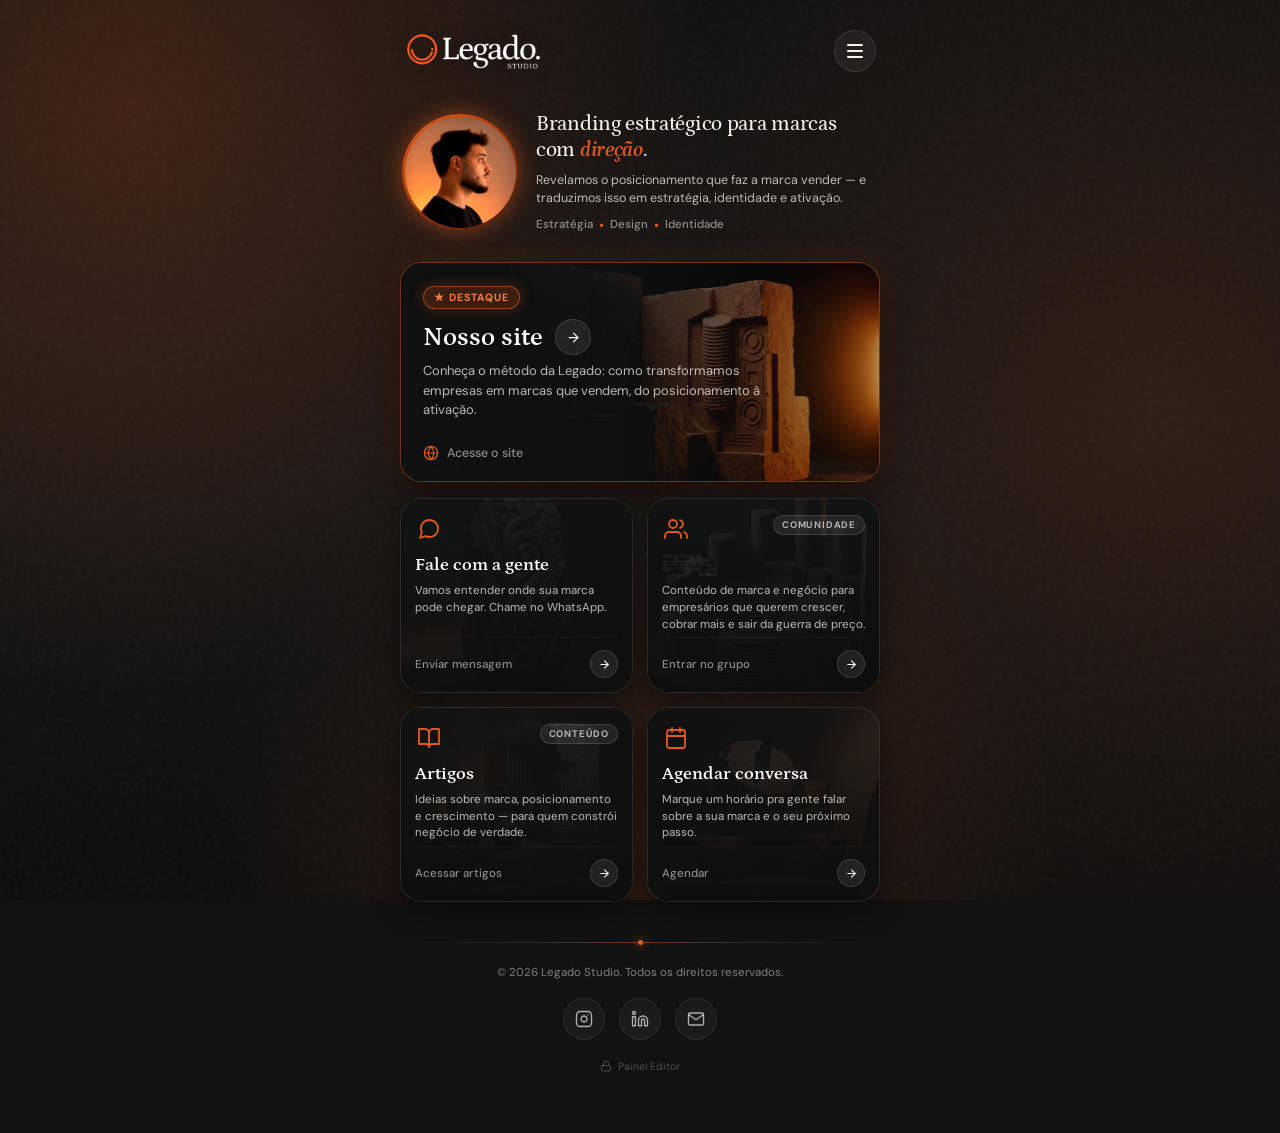
==== links/index.html @ 0971fecd "feat(links): add custom link tree and admin editor" ====
<!DOCTYPE html>
<html lang="pt-BR">
<head>
  <meta charset="UTF-8">
  <meta name="viewport" content="width=device-width, initial-scale=1.0, maximum-scale=1.0, user-scalable=no">
  <title>Legado Branding | Árvore de Links</title>
  <meta name="description" content="Branding estratégico para marcas com direção. Revelamos o posicionamento que faz a marca vender — e traduzimos isso em estratégia, identidade e ativação.">
  <link rel="icon" href="../favicon.png" type="image/png">
  <script>
    if (location.pathname === '/links' || location.pathname === '/links/admin') {
      const b = document.createElement('base');
      b.href = '/links/';
      document.head.appendChild(b);
    }
  </script>
  <link rel="stylesheet" href="style.css">
</head>
<body>

  <div class="page-wrapper">
    <!-- TOP NAVIGATION -->
    <header class="top-nav">
      <a href="https://legadobranding.com.br" class="brand-logo-wrap" title="Legado Branding">
        <img src="assets/logo-legado.png" alt="Legado Branding" class="official-top-logo">
      </a>

      <button class="menu-button" id="menuBtn" aria-label="Menu" onclick="window.location.href='https://legadobranding.com.br'">
        <span></span>
        <span></span>
        <span></span>
      </button>
    </header>

    <!-- HERO SECTION -->
    <section class="hero-card">
      <div class="hero-avatar-wrap">
        <div class="hero-avatar-glow"></div>
        <div class="hero-avatar-border">
          <img id="heroAvatarImg" src="assets/kaio-photo.png" alt="Kaio Veiga | Legado Branding" class="hero-avatar-img">
        </div>
      </div>

      <div class="hero-content">
        <h1 class="hero-title" id="heroTitle">
          Branding estratégico para marcas com <span class="accent">direção</span>.
        </h1>
        <p class="hero-subtitle" id="heroSubtitle">
          Revelamos o posicionamento que faz a marca vender — e traduzimos isso em estratégia, identidade e ativação.
        </p>
        <div class="hero-tags" id="heroTags">
          <span>Estratégia</span>
          <span class="dot">•</span>
          <span>Design</span>
          <span class="dot">•</span>
          <span>Identidade</span>
        </div>
      </div>
    </section>

    <!-- BLOCKS SECTION (RENDERED DYNAMICALLY) -->
    <main class="blocks-container" id="blocksContainer">
      <!-- Fallback / Static Initial Content (instantly visible, updated by app.js) -->
      
      <!-- Bloco Destaque: Nosso site -->
      <a href="https://legadobranding.com.br" target="_blank" rel="noopener noreferrer" class="link-block featured" id="block-site">
        <div class="link-block-bg" style="background-image: url('assets/3d-destaque.jpg');"></div>
        <div class="link-block-overlay"></div>
        <div class="link-block-inner">
          <div>
            <div class="badge-destaque">★ DESTAQUE</div>
            <div class="featured-header-row" style="margin-top: 10px;">
              <h2 class="featured-title">Nosso site</h2>
              <div class="circular-arrow-btn">
                <svg viewBox="0 0 24 24" fill="none" stroke="currentColor" stroke-width="2" stroke-linecap="round" stroke-linejoin="round"><line x1="5" y1="12" x2="19" y2="12"></line><polyline points="12 5 19 12 12 19"></polyline></svg>
              </div>
            </div>
            <p class="featured-desc">Conheça o método da Legado: como transformamos empresas em marcas que vendem, do posicionamento à ativação.</p>
          </div>
          <div class="featured-action-row">
            <svg viewBox="0 0 24 24" fill="none" stroke="currentColor" stroke-width="1.8" stroke-linecap="round" stroke-linejoin="round"><circle cx="12" cy="12" r="10"></circle><line x1="2" y1="12" x2="22" y2="12"></line><path d="M12 2a15.3 15.3 0 0 1 4 10 15.3 15.3 0 0 1-4 10 15.3 15.3 0 0 1-4-10 15.3 15.3 0 0 1 4-10z"></path></svg>
            <span>Acesse o site</span>
          </div>
        </div>
      </a>

      <!-- Grid 2 Colunas -->
      <div class="blocks-grid">
        <!-- Fale com a gente -->
        <a href="https://wa.me/5519989808383" target="_blank" rel="noopener noreferrer" class="link-block grid-card" id="block-contato">
          <div class="link-block-bg" style="background-image: url('assets/3d-card-contact.jpg');"></div>
          <div class="link-block-overlay"></div>
          <div class="link-block-inner">
            <div>
              <div class="card-top-row">
                <div class="card-icon-wrap">
                  <svg viewBox="0 0 24 24" fill="none" stroke="currentColor" stroke-width="1.8" stroke-linecap="round" stroke-linejoin="round"><path d="M21 11.5a8.38 8.38 0 0 1-.9 3.8 8.5 8.5 0 0 1-7.6 4.7 8.38 8.38 0 0 1-3.8-.9L3 21l1.9-5.7a8.38 8.38 0 0 1-.9-3.8 8.5 8.5 0 0 1 4.7-7.6 8.38 8.38 0 0 1 3.8-.9h.5a8.48 8.48 0 0 1 8 8v.5z"></path></svg>
                </div>
              </div>
              <div class="card-main-info">
                <div class="card-title-row">
                  <h3 class="card-title">Fale com a gente</h3>
                </div>
                <p class="card-desc">Vamos entender onde sua marca pode chegar. Chame no WhatsApp.</p>
              </div>
            </div>
            <div class="card-bottom-row">
              <span class="card-action-text">Enviar mensagem</span>
              <div class="circular-arrow-btn" style="width: 28px; height: 28px;">
                <svg viewBox="0 0 24 24" fill="none" stroke="currentColor" stroke-width="2" stroke-linecap="round" stroke-linejoin="round" style="width: 13px; height: 13px;"><line x1="5" y1="12" x2="19" y2="12"></line><polyline points="12 5 19 12 12 19"></polyline></svg>
              </div>
            </div>
          </div>
        </a>

        <!-- Grupo Marcas e Negócios -->
        <a href="https://legadobranding.com.br/marcas-negocios" target="_blank" rel="noopener noreferrer" class="link-block grid-card" id="block-grupo">
          <div class="link-block-bg" style="background-image: url('assets/3d-card-community.jpg');"></div>
          <div class="link-block-overlay"></div>
          <div class="link-block-inner">
            <div>
              <div class="card-top-row">
                <div class="card-icon-wrap">
                  <svg viewBox="0 0 24 24" fill="none" stroke="currentColor" stroke-width="1.8" stroke-linecap="round" stroke-linejoin="round"><path d="M17 21v-2a4 4 0 0 0-4-4H5a4 4 0 0 0-4 4v2"></path><circle cx="9" cy="7" r="4"></circle><path d="M23 21v-2a4 4 0 0 0-3-3.87"></path><path d="M16 3.13a4 4 0 0 1 0 7.75"></path></svg>
                </div>
                <div class="card-badge-pill">COMUNIDADE</div>
              </div>
              <div class="card-main-info">
                <div class="card-title-row">
                  <img src="assets/logo-marcas-negocios.png" alt="Marcas & Negócios by Legado" class="card-title-logo">
                </div>
                <p class="card-desc">Conteúdo de marca e negócio para empresários que querem crescer, cobrar mais e sair da guerra de preço.</p>
              </div>
            </div>
            <div class="card-bottom-row">
              <span class="card-action-text">Entrar no grupo</span>
              <div class="circular-arrow-btn" style="width: 28px; height: 28px;">
                <svg viewBox="0 0 24 24" fill="none" stroke="currentColor" stroke-width="2" stroke-linecap="round" stroke-linejoin="round" style="width: 13px; height: 13px;"><line x1="5" y1="12" x2="19" y2="12"></line><polyline points="12 5 19 12 12 19"></polyline></svg>
              </div>
            </div>
          </div>
        </a>

        <!-- Artigos -->
        <a href="https://www.linkedin.com/company/legadobranding/" target="_blank" rel="noopener noreferrer" class="link-block grid-card" id="block-artigos">
          <div class="link-block-bg" style="background-image: url('assets/3d-card-articles.jpg');"></div>
          <div class="link-block-overlay"></div>
          <div class="link-block-inner">
            <div>
              <div class="card-top-row">
                <div class="card-icon-wrap">
                  <svg viewBox="0 0 24 24" fill="none" stroke="currentColor" stroke-width="1.8" stroke-linecap="round" stroke-linejoin="round"><path d="M2 3h6a4 4 0 0 1 4 4v14a3 3 0 0 0-3-3H2z"></path><path d="M22 3h-6a4 4 0 0 0-4 4v14a3 3 0 0 1 3-3h7z"></path></svg>
                </div>
                <div class="card-badge-pill">CONTEÚDO</div>
              </div>
              <div class="card-main-info">
                <div class="card-title-row">
                  <h3 class="card-title">Artigos</h3>
                </div>
                <p class="card-desc">Ideias sobre marca, posicionamento e crescimento — para quem constrói negócio de verdade.</p>
              </div>
            </div>
            <div class="card-bottom-row">
              <span class="card-action-text">Acessar artigos</span>
              <div class="circular-arrow-btn" style="width: 28px; height: 28px;">
                <svg viewBox="0 0 24 24" fill="none" stroke="currentColor" stroke-width="2" stroke-linecap="round" stroke-linejoin="round" style="width: 13px; height: 13px;"><line x1="5" y1="12" x2="19" y2="12"></line><polyline points="12 5 19 12 12 19"></polyline></svg>
              </div>
            </div>
          </div>
        </a>

        <!-- Agendar conversa -->
        <a href="https://calendar.app.google/TMKVBqm6VCWdFixg6" target="_blank" rel="noopener noreferrer" class="link-block grid-card" id="block-agenda">
          <div class="link-block-bg" style="background-image: url('assets/3d-card-agenda.jpg');"></div>
          <div class="link-block-overlay"></div>
          <div class="link-block-inner">
            <div>
              <div class="card-top-row">
                <div class="card-icon-wrap">
                  <svg viewBox="0 0 24 24" fill="none" stroke="currentColor" stroke-width="1.8" stroke-linecap="round" stroke-linejoin="round"><rect x="3" y="4" width="18" height="18" rx="2" ry="2"></rect><line x1="16" y1="2" x2="16" y2="6"></line><line x1="8" y1="2" x2="8" y2="6"></line><line x1="3" y1="10" x2="21" y2="10"></line></svg>
                </div>
              </div>
              <div class="card-main-info">
                <div class="card-title-row">
                  <h3 class="card-title">Agendar conversa</h3>
                </div>
                <p class="card-desc">Vamos conversar sobre a sua marca e o seu próximo passo.</p>
              </div>
            </div>
            <div class="card-bottom-row">
              <span class="card-action-text">Agendar</span>
              <div class="circular-arrow-btn" style="width: 28px; height: 28px;">
                <svg viewBox="0 0 24 24" fill="none" stroke="currentColor" stroke-width="2" stroke-linecap="round" stroke-linejoin="round" style="width: 13px; height: 13px;"><line x1="5" y1="12" x2="19" y2="12"></line><polyline points="12 5 19 12 12 19"></polyline></svg>
              </div>
            </div>
          </div>
        </a>
      </div>
    </main>

    <!-- FOOTER SECTION -->
    <footer class="page-footer">
      <div class="footer-divider-line">
        <div class="footer-center-dot"></div>
      </div>

      <p class="footer-copyright" id="footerCopyright">
        © 2026 Legado Studio. Todos os direitos reservados.
      </p>

      <div class="footer-social-row" id="footerSocialRow">
        <a href="https://instagram.com/studio.legado" class="social-icon-circle" target="_blank" rel="noopener noreferrer" title="Instagram" aria-label="Instagram">
          <svg viewBox="0 0 24 24" fill="none" stroke="currentColor" stroke-width="1.8" stroke-linecap="round" stroke-linejoin="round"><rect x="2" y="2" width="20" height="20" rx="5" ry="5"></rect><path d="M16 11.37A4 4 0 1 1 12.63 8 4 4 0 0 1 16 11.37z"></path><line x1="17.5" y1="6.5" x2="17.51" y2="6.5"></line></svg>
        </a>
        <a href="https://www.linkedin.com/company/legadobranding/" class="social-icon-circle" target="_blank" rel="noopener noreferrer" title="LinkedIn" aria-label="LinkedIn">
          <svg viewBox="0 0 24 24" fill="none" stroke="currentColor" stroke-width="1.8" stroke-linecap="round" stroke-linejoin="round"><path d="M16 8a6 6 0 0 1 6 6v7h-4v-7a2 2 0 0 0-2-2 2 2 0 0 0-2 2v7h-4v-7a6 6 0 0 1 6-6z"></path><rect x="2" y="9" width="4" height="12"></rect><circle cx="4" cy="4" r="2"></circle></svg>
        </a>
        <a href="mailto:contato@legadobranding.com.br" class="social-icon-circle" target="_blank" rel="noopener noreferrer" title="E-mail" aria-label="E-mail">
          <svg viewBox="0 0 24 24" fill="none" stroke="currentColor" stroke-width="1.8" stroke-linecap="round" stroke-linejoin="round"><path d="M4 4h16c1.1 0 2 .9 2 2v12c0 1.1-.9 2-2 2H4c-1.1 0-2-.9-2-2V6c0-1.1.9-2 2-2z"></path><polyline points="22,6 12,13 2,6"></polyline></svg>
        </a>
      </div>

      <a href="admin.html" class="admin-discrete-link" title="Painel Editor">
        <svg viewBox="0 0 24 24" fill="none" stroke="currentColor" stroke-width="1.8" stroke-linecap="round" stroke-linejoin="round"><rect x="3" y="11" width="18" height="11" rx="2" ry="2"></rect><path d="M7 11V7a5 5 0 0 1 10 0v4"></path></svg>
        <span>Painel Editor</span>
      </a>
    </footer>
  </div>

  <script src="app.js"></script>
</body>
</html>
---- links/style.css ----
/* ==========================================================================
   LEGADO BRANDING — ÁRVORE DE LINKS (/links)
   Design Fiel à Imagem de Referência | Estilo Escuro, Texturas 3D, Glow Âmbar
   ========================================================================== */

@import url('https://fonts.googleapis.com/css2?family=Petrona:ital,wght@0,300;0,400;0,500;0,600;0,700;1,400&family=DM+Sans:ital,opsz,wght@0,9..40,300;0,9..40,400;0,9..40,500;0,9..40,600;0,9..40,700;1,400&display=swap');

:root {
  --bg-primary: #121212;
  --bg-surface: #191919;
  --bg-surface-elevated: #222222;
  --laranja: #E05A1C;
  --laranja-hover: #F47340;
  --laranja-glow: rgba(224, 90, 28, 0.35);
  --laranja-glow-subtle: rgba(224, 90, 28, 0.12);
  --laranja-border: rgba(224, 90, 28, 0.45);
  --branco: #F5F1EB;
  --branco-suave: rgba(245, 241, 235, 0.75);
  --branco-mutado: rgba(245, 241, 235, 0.55);
  --branco-raro: rgba(245, 241, 235, 0.28);
  --borda-card: rgba(255, 255, 255, 0.08);
  --borda-hover: rgba(224, 90, 28, 0.5);
  
  --font-serif: 'Petrona', Georgia, serif;
  --font-sans: 'DM Sans', -apple-system, BlinkMacSystemFont, sans-serif;
  
  --radius-card: 22px;
  --radius-badge: 100px;
  --transition-smooth: all 0.35s cubic-bezier(0.16, 1, 0.3, 1);
}

/* RESET & BASE */
*, *::before, *::after {
  box-sizing: border-box;
  margin: 0;
  padding: 0;
}

html {
  background-color: var(--bg-primary);
  color: var(--branco);
  font-family: var(--font-sans);
  -webkit-font-smoothing: antialiased;
  -moz-osx-font-smoothing: grayscale;
  scroll-behavior: smooth;
}

body {
  min-height: 100vh;
  position: relative;
  background-color: var(--bg-primary);
  background-image: 
    radial-gradient(circle at 10% 12%, rgba(224, 90, 28, 0.22) 0%, transparent 42%),
    radial-gradient(circle at 90% 45%, rgba(224, 90, 28, 0.12) 0%, transparent 48%),
    radial-gradient(circle at 50% 95%, rgba(224, 90, 28, 0.15) 0%, transparent 40%),
    linear-gradient(180deg, #101010 0%, #141414 50%, #0d0d0d 100%);
  background-attachment: fixed;
  overflow-x: hidden;
  display: flex;
  justify-content: center;
  padding: 24px 16px 40px;
}

/* Subtle physical grain effect */
body::before {
  content: "";
  position: fixed;
  inset: 0;
  background-image: url("data:image/svg+xml,%3Csvg viewBox='0 0 200 200' xmlns='http://www.w3.org/2000/svg'%3E%3Cfilter id='noiseFilter'%3E%3CfeTurbulence type='fractalNoise' baseFrequency='0.85' numOctaves='3' stitchTiles='stitch'/%3E%3C/filter%3E%3Crect width='100%25' height='100%25' filter='url(%23noiseFilter)' opacity='0.035'/%3E%3C/svg%3E");
  pointer-events: none;
  z-index: 1;
}

/* APP CONTAINER */
.page-wrapper {
  width: 100%;
  max-width: 480px; /* Mobile first / vertical centered */
  position: relative;
  z-index: 2;
  display: flex;
  flex-direction: column;
  gap: 22px;
}

/* HEADER TOP */
.top-nav {
  display: flex;
  align-items: center;
  justify-content: space-between;
  padding: 6px 4px 12px;
}

.brand-logo-wrap {
  display: flex;
  align-items: center;
  text-decoration: none;
  color: var(--branco);
}

.official-top-logo {
  height: 38px;
  width: auto;
  max-width: 175px;
  object-fit: contain;
  display: block;
  filter: drop-shadow(0 2px 8px rgba(0, 0, 0, 0.5));
  transition: var(--transition-smooth);
}

.official-top-logo:hover {
  transform: scale(1.02);
  filter: drop-shadow(0 2px 14px rgba(224, 90, 28, 0.4));
}

.menu-button {
  width: 42px;
  height: 42px;
  border-radius: 50%;
  background: rgba(255, 255, 255, 0.05);
  border: 1px solid rgba(255, 255, 255, 0.1);
  color: var(--branco);
  display: flex;
  flex-direction: column;
  align-items: center;
  justify-content: center;
  gap: 4px;
  cursor: pointer;
  transition: var(--transition-smooth);
}

.menu-button span {
  display: block;
  width: 16px;
  height: 2px;
  background-color: var(--branco);
  border-radius: 2px;
  transition: var(--transition-smooth);
}

.menu-button:hover {
  background: rgba(224, 90, 28, 0.15);
  border-color: var(--laranja-border);
  transform: scale(1.04);
}

.menu-button:hover span {
  background-color: var(--laranja);
}

/* HERO SECTION */
.hero-card {
  display: flex;
  align-items: center;
  gap: 18px;
  padding: 6px 2px 8px;
}

.hero-avatar-wrap {
  position: relative;
  flex-shrink: 0;
  width: 116px;
  height: 116px;
}

.hero-avatar-glow {
  position: absolute;
  inset: -6px;
  border-radius: 50%;
  background: radial-gradient(circle, rgba(224, 90, 28, 0.6) 0%, rgba(224, 90, 28, 0.05) 70%, transparent 100%);
  filter: blur(10px);
  z-index: 1;
}

.hero-avatar-border {
  position: relative;
  width: 100%;
  height: 100%;
  border-radius: 50%;
  padding: 2.5px;
  background: linear-gradient(145deg, #E05A1C 0%, #A33A0B 50%, #4D1A04 100%);
  box-shadow: 0 0 24px rgba(224, 90, 28, 0.35);
  z-index: 2;
  overflow: hidden;
}

.hero-avatar-img {
  width: 100%;
  height: 100%;
  border-radius: 50%;
  object-fit: cover;
  display: block;
  filter: contrast(1.05) brightness(1.02);
}

.hero-content {
  display: flex;
  flex-direction: column;
  gap: 8px;
}

.hero-title {
  font-family: var(--font-serif);
  font-size: 21px;
  font-weight: 500;
  line-height: 1.22;
  letter-spacing: -0.3px;
  color: var(--branco);
}

.hero-title .accent {
  color: var(--laranja);
  font-style: italic;
  font-weight: 600;
}

.hero-subtitle {
  font-size: 12.5px;
  line-height: 1.45;
  color: var(--branco-suave);
  font-weight: 400;
}

.hero-tags {
  display: flex;
  align-items: center;
  flex-wrap: wrap;
  gap: 6px;
  font-size: 11.5px;
  font-weight: 500;
  color: var(--branco-mutado);
  margin-top: 2px;
}

.hero-tags .dot {
  color: var(--laranja);
  font-size: 14px;
  line-height: 0;
  vertical-align: middle;
}

/* CARDS LIST CONTAINER */
.blocks-container {
  display: flex;
  flex-direction: column;
  gap: 16px;
}

/* BASE BLOCK STYLES */
.link-block {
  text-decoration: none;
  color: inherit;
  position: relative;
  border-radius: var(--radius-card);
  overflow: hidden;
  transition: var(--transition-smooth);
  display: flex;
  flex-direction: column;
  border: 1px solid var(--borda-card);
  box-shadow: 0 10px 28px rgba(0, 0, 0, 0.45);
  background-color: var(--bg-surface);
}

/* 3D Render Textured Background with Dark Overlay */
.link-block-bg {
  position: absolute;
  inset: 0;
  background-size: cover;
  background-position: center;
  filter: brightness(0.85) contrast(1.15);
  transform: scale(1.01);
  transition: transform 0.6s cubic-bezier(0.16, 1, 0.3, 1), filter 0.4s ease;
  z-index: 1;
}

.link-block-overlay {
  position: absolute;
  inset: 0;
  z-index: 2;
  transition: opacity 0.35s ease;
}

.link-block-inner {
  position: relative;
  z-index: 3;
  display: flex;
  flex-direction: column;
  height: 100%;
}

/* FEATURED BLOCK (DESTAQUE) — FULL WIDTH */
.link-block.featured {
  min-height: 220px;
  border-color: var(--laranja-border);
  box-shadow: 
    0 12px 36px rgba(0, 0, 0, 0.55),
    0 0 32px rgba(224, 90, 28, 0.18),
    inset 0 1px 1px rgba(255, 255, 255, 0.15);
}

.link-block.featured .link-block-bg {
  background-position: right 25% center;
}

.link-block.featured .link-block-overlay {
  background: linear-gradient(
    90deg, 
    rgba(17, 17, 17, 0.96) 0%, 
    rgba(17, 17, 17, 0.88) 45%, 
    rgba(17, 17, 17, 0.45) 78%,
    rgba(17, 17, 17, 0.25) 100%
  );
}

.link-block.featured .link-block-inner {
  padding: 22px 22px 20px;
  justify-content: space-between;
  gap: 14px;
  max-width: 80%;
}

.badge-destaque {
  display: inline-flex;
  align-items: center;
  gap: 5px;
  background: rgba(224, 90, 28, 0.2);
  border: 1px solid rgba(224, 90, 28, 0.55);
  color: #FF7B38;
  font-size: 10.5px;
  font-weight: 700;
  letter-spacing: 1px;
  text-transform: uppercase;
  padding: 4px 10px;
  border-radius: var(--radius-badge);
  width: fit-content;
  box-shadow: 0 0 14px rgba(224, 90, 28, 0.3);
}

.featured-header-row {
  display: flex;
  align-items: center;
  gap: 12px;
}

.featured-title {
  font-family: var(--font-serif);
  font-size: 26px;
  font-weight: 600;
  line-height: 1.15;
  color: #FFFFFF;
}

.circular-arrow-btn {
  width: 36px;
  height: 36px;
  border-radius: 50%;
  background: rgba(255, 255, 255, 0.08);
  border: 1px solid rgba(255, 255, 255, 0.12);
  display: flex;
  align-items: center;
  justify-content: center;
  color: var(--branco);
  flex-shrink: 0;
  transition: var(--transition-smooth);
}

.circular-arrow-btn svg {
  width: 15px;
  height: 15px;
  transition: transform 0.3s ease;
}

.featured-desc {
  font-size: 13px;
  line-height: 1.48;
  color: var(--branco-suave);
  margin-top: 6px;
}

.featured-action-row {
  display: flex;
  align-items: center;
  gap: 8px;
  font-size: 12.5px;
  font-weight: 500;
  color: var(--branco-mutado);
  margin-top: 10px;
  transition: color 0.3s ease;
}

.featured-action-row svg {
  width: 16px;
  height: 16px;
  color: var(--laranja);
}

/* 2-COLUMN GRID SECTION */
.blocks-grid {
  display: grid;
  grid-template-columns: 1fr 1fr;
  gap: 14px;
}

.grid-card {
  min-height: 195px;
}

.grid-card .link-block-overlay {
  background: linear-gradient(
    180deg, 
    rgba(20, 20, 20, 0.88) 0%, 
    rgba(16, 16, 16, 0.94) 65%,
    rgba(14, 14, 14, 0.98) 100%
  );
}

.grid-card .link-block-inner {
  padding: 16px 14px 14px;
  display: flex;
  flex-direction: column;
  justify-content: space-between;
  height: 100%;
}

.card-top-row {
  display: flex;
  align-items: flex-start;
  justify-content: space-between;
  gap: 8px;
  margin-bottom: 12px;
}

.card-icon-wrap {
  width: 28px;
  height: 28px;
  display: flex;
  align-items: center;
  justify-content: center;
  color: var(--laranja);
}

.card-icon-wrap svg {
  width: 24px;
  height: 24px;
}

.card-badge-pill {
  font-size: 9.5px;
  font-weight: 700;
  letter-spacing: 0.8px;
  text-transform: uppercase;
  color: rgba(255, 255, 255, 0.65);
  background: rgba(255, 255, 255, 0.08);
  border: 1px solid rgba(255, 255, 255, 0.12);
  padding: 3px 8px;
  border-radius: var(--radius-badge);
}

.card-main-info {
  display: flex;
  flex-direction: column;
  gap: 6px;
  flex-grow: 1;
}

.card-title-logo {
  height: 22px;
  width: auto;
  max-width: 100%;
  object-fit: contain;
  object-position: left center;
  display: block;
  filter: drop-shadow(0 2px 6px rgba(0, 0, 0, 0.5));
  transition: var(--transition-smooth);
}

.link-block:hover .card-title-logo {
  transform: scale(1.02);
  filter: drop-shadow(0 2px 10px rgba(224, 90, 28, 0.4));
}

.card-title-row {
  display: flex;
  align-items: center;
  justify-content: space-between;
  gap: 6px;
}

.card-title {
  font-family: var(--font-serif);
  font-size: 18px;
  font-weight: 600;
  line-height: 1.2;
  color: #FFFFFF;
}

.card-desc {
  font-size: 11.5px;
  line-height: 1.45;
  color: var(--branco-suave);
}

.card-bottom-row {
  display: flex;
  align-items: center;
  justify-content: space-between;
  padding-top: 12px;
  margin-top: auto;
  border-top: 1px solid rgba(255, 255, 255, 0.04);
}

.card-action-text {
  font-size: 11.5px;
  font-weight: 500;
  color: var(--branco-mutado);
  transition: color 0.3s ease;
}

/* HOVER EFFECTS */
.link-block:hover {
  transform: translateY(-4px);
  border-color: var(--borda-hover);
  box-shadow: 
    0 16px 36px rgba(0, 0, 0, 0.6),
    0 0 24px rgba(224, 90, 28, 0.28);
}

.link-block:hover .link-block-bg {
  transform: scale(1.06);
  filter: brightness(0.95) contrast(1.2);
}

.link-block:hover .circular-arrow-btn {
  background: var(--laranja);
  border-color: var(--laranja);
  color: #FFFFFF;
  box-shadow: 0 0 16px rgba(224, 90, 28, 0.5);
}

.link-block:hover .circular-arrow-btn svg {
  transform: translateX(2px);
}

.link-block:hover .featured-action-row,
.link-block:hover .card-action-text {
  color: var(--branco);
}

/* FOOTER SECTION */
.page-footer {
  margin-top: 12px;
  display: flex;
  flex-direction: column;
  align-items: center;
  gap: 16px;
  padding-bottom: 20px;
}

.footer-divider-line {
  width: 100%;
  position: relative;
  display: flex;
  align-items: center;
  justify-content: center;
  height: 12px;
}

.footer-divider-line::before {
  content: "";
  position: absolute;
  width: 100%;
  height: 1px;
  background: linear-gradient(
    90deg, 
    transparent 0%, 
    rgba(255, 255, 255, 0.12) 30%, 
    rgba(224, 90, 28, 0.5) 50%, 
    rgba(255, 255, 255, 0.12) 70%, 
    transparent 100%
  );
}

.footer-center-dot {
  width: 5px;
  height: 5px;
  border-radius: 50%;
  background-color: var(--laranja);
  box-shadow: 0 0 8px #E05A1C;
  position: relative;
  z-index: 2;
}

.footer-copyright {
  font-size: 11.5px;
  color: rgba(255, 255, 255, 0.45);
  text-align: center;
  line-height: 1.5;
}

.footer-social-row {
  display: flex;
  align-items: center;
  justify-content: center;
  gap: 14px;
}

.social-icon-circle {
  width: 42px;
  height: 42px;
  border-radius: 50%;
  background: rgba(255, 255, 255, 0.04);
  border: 1px solid rgba(255, 255, 255, 0.08);
  display: flex;
  align-items: center;
  justify-content: center;
  color: rgba(255, 255, 255, 0.65);
  text-decoration: none;
  transition: var(--transition-smooth);
}

.social-icon-circle svg {
  width: 18px;
  height: 18px;
}

.social-icon-circle:hover {
  background: rgba(224, 90, 28, 0.18);
  border-color: var(--laranja-border);
  color: var(--laranja);
  transform: translateY(-2px);
  box-shadow: 0 0 18px rgba(224, 90, 28, 0.35);
}

/* ADMIN DISCRETE LINK */
.admin-discrete-link {
  display: inline-flex;
  align-items: center;
  gap: 6px;
  font-size: 10.5px;
  color: rgba(255, 255, 255, 0.25);
  text-decoration: none;
  transition: var(--transition-smooth);
  margin-top: 4px;
}

.admin-discrete-link:hover {
  color: var(--laranja);
}

.admin-discrete-link svg {
  width: 12px;
  height: 12px;
}

/* RESPONSIVE BREAKPOINTS */
@media (max-width: 380px) {
  body {
    padding: 18px 12px 30px;
  }
  
  .hero-card {
    gap: 12px;
  }
  
  .hero-avatar-wrap {
    width: 96px;
    height: 96px;
  }
  
  .hero-title {
    font-size: 19px;
  }
  
  .blocks-grid {
    grid-template-columns: 1fr;
    gap: 12px;
  }
}
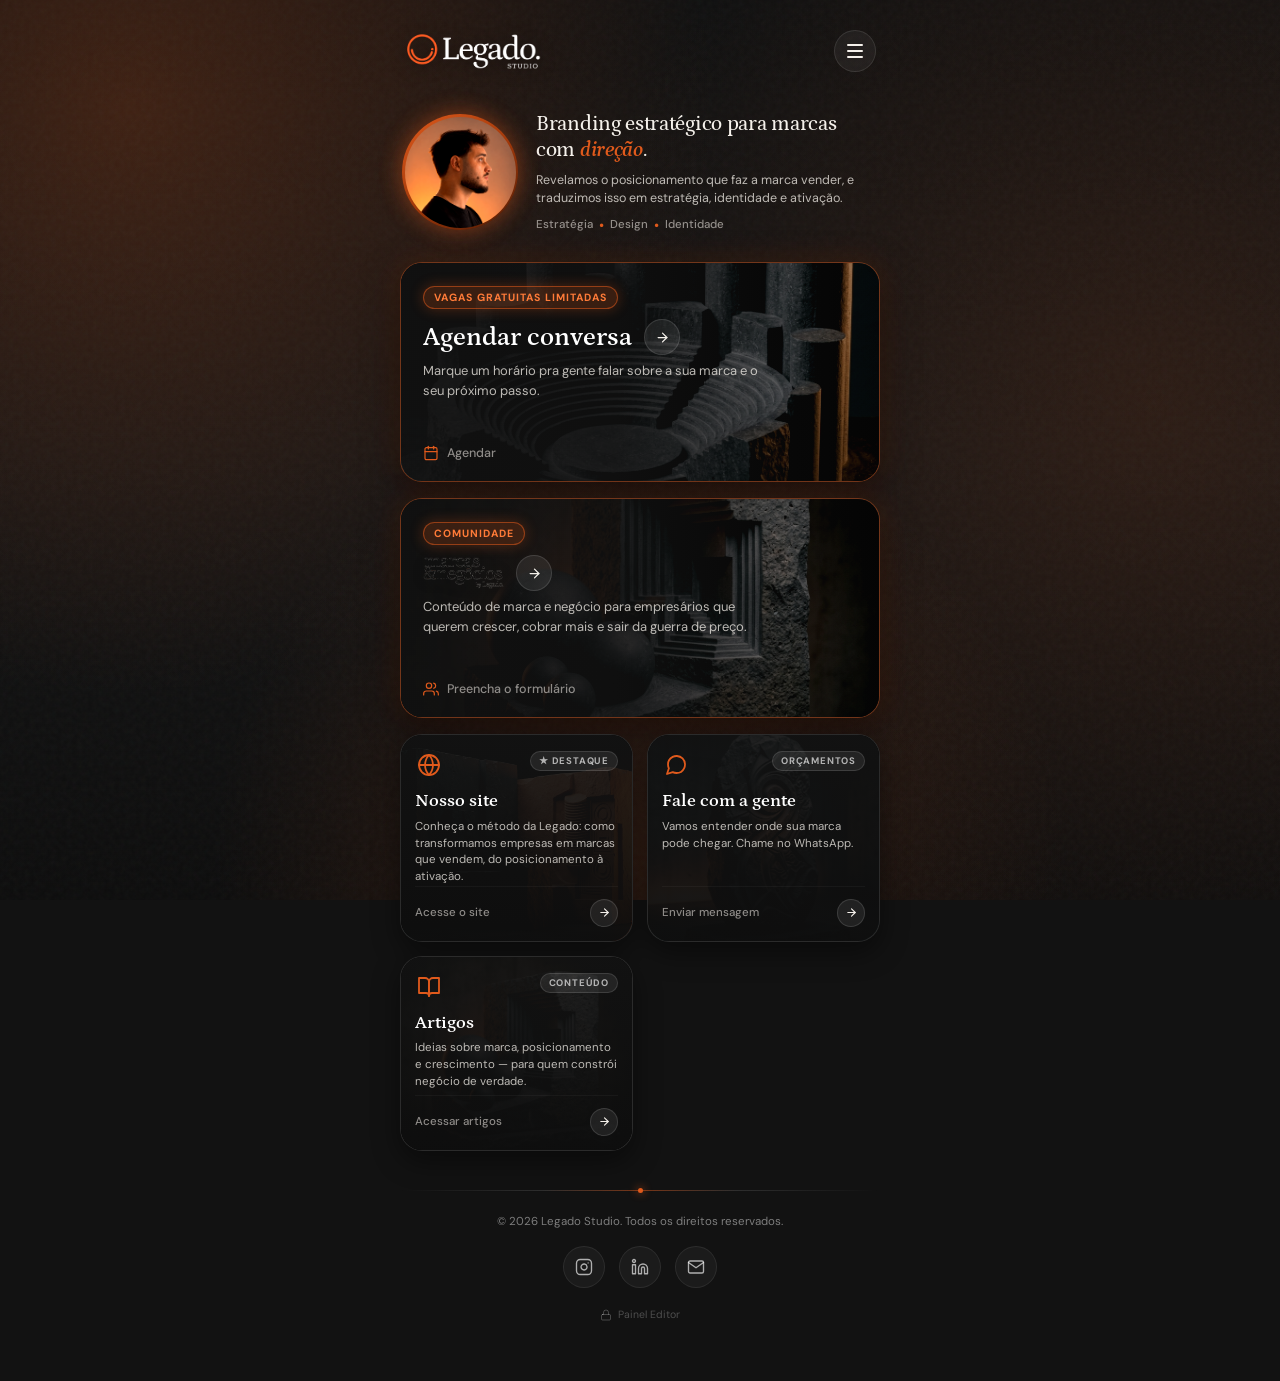
==== commit 8c3a2c42: "fix(links): sync updated link tree to production, fix mobile cache, and add direct GitHub publish" ====
--- a/links/index.html
+++ b/links/index.html
@@ -45,7 +45,7 @@
           Branding estratégico para marcas com <span class="accent">direção</span>.
         </h1>
         <p class="hero-subtitle" id="heroSubtitle">
-          Revelamos o posicionamento que faz a marca vender — e traduzimos isso em estratégia, identidade e ativação.
+          Revelamos o posicionamento que faz a marca vender, e traduzimos isso em estratégia, identidade e ativação.
         </p>
         <div class="hero-tags" id="heroTags">
           <span>Estratégia</span>
@@ -61,30 +61,80 @@
     <main class="blocks-container" id="blocksContainer">
       <!-- Fallback / Static Initial Content (instantly visible, updated by app.js) -->
       
-      <!-- Bloco Destaque: Nosso site -->
-      <a href="https://legadobranding.com.br" target="_blank" rel="noopener noreferrer" class="link-block featured" id="block-site">
-        <div class="link-block-bg" style="background-image: url('assets/3d-destaque.jpg');"></div>
+      <!-- Bloco 1 Destaque: Agendar conversa -->
+      <a href="https://calendar.app.google/TMKVBqm6VCWdFixg6" target="_blank" rel="noopener noreferrer" class="link-block featured" id="block-agenda">
+        <div class="link-block-bg" style="background-image: url('assets/3d-card-community.jpg');"></div>
         <div class="link-block-overlay"></div>
         <div class="link-block-inner">
           <div>
-            <div class="badge-destaque">★ DESTAQUE</div>
+            <div class="badge-destaque">VAGAS GRATUITAS LIMITADAS</div>
             <div class="featured-header-row" style="margin-top: 10px;">
-              <h2 class="featured-title">Nosso site</h2>
+              <h2 class="featured-title">Agendar conversa</h2>
               <div class="circular-arrow-btn">
                 <svg viewBox="0 0 24 24" fill="none" stroke="currentColor" stroke-width="2" stroke-linecap="round" stroke-linejoin="round"><line x1="5" y1="12" x2="19" y2="12"></line><polyline points="12 5 19 12 12 19"></polyline></svg>
               </div>
             </div>
-            <p class="featured-desc">Conheça o método da Legado: como transformamos empresas em marcas que vendem, do posicionamento à ativação.</p>
+            <p class="featured-desc">Marque um horário pra gente falar sobre a sua marca e o seu próximo passo.</p>
           </div>
           <div class="featured-action-row">
-            <svg viewBox="0 0 24 24" fill="none" stroke="currentColor" stroke-width="1.8" stroke-linecap="round" stroke-linejoin="round"><circle cx="12" cy="12" r="10"></circle><line x1="2" y1="12" x2="22" y2="12"></line><path d="M12 2a15.3 15.3 0 0 1 4 10 15.3 15.3 0 0 1-4 10 15.3 15.3 0 0 1-4-10 15.3 15.3 0 0 1 4-10z"></path></svg>
-            <span>Acesse o site</span>
+            <svg viewBox="0 0 24 24" fill="none" stroke="currentColor" stroke-width="1.8" stroke-linecap="round" stroke-linejoin="round"><rect x="3" y="4" width="18" height="18" rx="2" ry="2"></rect><line x1="16" y1="2" x2="16" y2="6"></line><line x1="8" y1="2" x2="8" y2="6"></line><line x1="3" y1="10" x2="21" y2="10"></line></svg>
+            <span>Agendar</span>
+          </div>
+        </div>
+      </a>
+
+      <!-- Bloco 2 Destaque: Grupo Marcas e Negócios -->
+      <a href="https://legadobranding.com.br/marcas-negocios" target="_blank" rel="noopener noreferrer" class="link-block featured" id="block-grupo">
+        <div class="link-block-bg" style="background-image: url('assets/3d-card-articles.jpg');"></div>
+        <div class="link-block-overlay"></div>
+        <div class="link-block-inner">
+          <div>
+            <div class="badge-destaque">COMUNIDADE</div>
+            <div class="featured-header-row" style="margin-top: 10px;">
+              <img src="assets/logo-marcas-negocios.png" alt="Grupo Marcas e Negócios" style="height: 32px; width: auto; max-width: 230px; object-fit: contain; filter: drop-shadow(0 2px 8px rgba(0,0,0,0.5));">
+              <div class="circular-arrow-btn">
+                <svg viewBox="0 0 24 24" fill="none" stroke="currentColor" stroke-width="2" stroke-linecap="round" stroke-linejoin="round"><line x1="5" y1="12" x2="19" y2="12"></line><polyline points="12 5 19 12 12 19"></polyline></svg>
+              </div>
+            </div>
+            <p class="featured-desc">Conteúdo de marca e negócio para empresários que querem crescer, cobrar mais e sair da guerra de preço.</p>
+          </div>
+          <div class="featured-action-row">
+            <svg viewBox="0 0 24 24" fill="none" stroke="currentColor" stroke-width="1.8" stroke-linecap="round" stroke-linejoin="round"><path d="M17 21v-2a4 4 0 0 0-4-4H5a4 4 0 0 0-4 4v2"></path><circle cx="9" cy="7" r="4"></circle><path d="M23 21v-2a4 4 0 0 0-3-3.87"></path><path d="M16 3.13a4 4 0 0 1 0 7.75"></path></svg>
+            <span>Preencha o formulário</span>
           </div>
         </div>
       </a>
 
       <!-- Grid 2 Colunas -->
       <div class="blocks-grid">
+        <!-- Nosso site -->
+        <a href="https://legadobranding.com.br" target="_blank" rel="noopener noreferrer" class="link-block grid-card" id="block-site">
+          <div class="link-block-bg" style="background-image: url('assets/3d-destaque.jpg');"></div>
+          <div class="link-block-overlay"></div>
+          <div class="link-block-inner">
+            <div>
+              <div class="card-top-row">
+                <div class="card-icon-wrap">
+                  <svg viewBox="0 0 24 24" fill="none" stroke="currentColor" stroke-width="1.8" stroke-linecap="round" stroke-linejoin="round"><circle cx="12" cy="12" r="10"></circle><line x1="2" y1="12" x2="22" y2="12"></line><path d="M12 2a15.3 15.3 0 0 1 4 10 15.3 15.3 0 0 1-4 10 15.3 15.3 0 0 1-4-10 15.3 15.3 0 0 1 4-10z"></path></svg>
+                </div>
+                <div class="card-badge-pill">★ DESTAQUE</div>
+              </div>
+              <div class="card-main-info">
+                <div class="card-title-row">
+                  <h3 class="card-title">Nosso site</h3>
+                </div>
+                <p class="card-desc">Conheça o método da Legado: como transformamos empresas em marcas que vendem, do posicionamento à ativação.</p>
+              </div>
+            </div>
+            <div class="card-bottom-row">
+              <span class="card-action-text">Acesse o site</span>
+              <div class="circular-arrow-btn" style="width: 28px; height: 28px;">
+                <svg viewBox="0 0 24 24" fill="none" stroke="currentColor" stroke-width="2" stroke-linecap="round" stroke-linejoin="round" style="width: 13px; height: 13px;"><line x1="5" y1="12" x2="19" y2="12"></line><polyline points="12 5 19 12 12 19"></polyline></svg>
+              </div>
+            </div>
+          </div>
+        </a>
+
         <!-- Fale com a gente -->
         <a href="https://wa.me/5519989808383" target="_blank" rel="noopener noreferrer" class="link-block grid-card" id="block-contato">
           <div class="link-block-bg" style="background-image: url('assets/3d-card-contact.jpg');"></div>
@@ -95,6 +145,7 @@
                 <div class="card-icon-wrap">
                   <svg viewBox="0 0 24 24" fill="none" stroke="currentColor" stroke-width="1.8" stroke-linecap="round" stroke-linejoin="round"><path d="M21 11.5a8.38 8.38 0 0 1-.9 3.8 8.5 8.5 0 0 1-7.6 4.7 8.38 8.38 0 0 1-3.8-.9L3 21l1.9-5.7a8.38 8.38 0 0 1-.9-3.8 8.5 8.5 0 0 1 4.7-7.6 8.38 8.38 0 0 1 3.8-.9h.5a8.48 8.48 0 0 1 8 8v.5z"></path></svg>
                 </div>
+                <div class="card-badge-pill">ORÇAMENTOS</div>
               </div>
               <div class="card-main-info">
                 <div class="card-title-row">
@@ -105,34 +156,6 @@
             </div>
             <div class="card-bottom-row">
               <span class="card-action-text">Enviar mensagem</span>
-              <div class="circular-arrow-btn" style="width: 28px; height: 28px;">
-                <svg viewBox="0 0 24 24" fill="none" stroke="currentColor" stroke-width="2" stroke-linecap="round" stroke-linejoin="round" style="width: 13px; height: 13px;"><line x1="5" y1="12" x2="19" y2="12"></line><polyline points="12 5 19 12 12 19"></polyline></svg>
-              </div>
-            </div>
-          </div>
-        </a>
-
-        <!-- Grupo Marcas e Negócios -->
-        <a href="https://legadobranding.com.br/marcas-negocios" target="_blank" rel="noopener noreferrer" class="link-block grid-card" id="block-grupo">
-          <div class="link-block-bg" style="background-image: url('assets/3d-card-community.jpg');"></div>
-          <div class="link-block-overlay"></div>
-          <div class="link-block-inner">
-            <div>
-              <div class="card-top-row">
-                <div class="card-icon-wrap">
-                  <svg viewBox="0 0 24 24" fill="none" stroke="currentColor" stroke-width="1.8" stroke-linecap="round" stroke-linejoin="round"><path d="M17 21v-2a4 4 0 0 0-4-4H5a4 4 0 0 0-4 4v2"></path><circle cx="9" cy="7" r="4"></circle><path d="M23 21v-2a4 4 0 0 0-3-3.87"></path><path d="M16 3.13a4 4 0 0 1 0 7.75"></path></svg>
-                </div>
-                <div class="card-badge-pill">COMUNIDADE</div>
-              </div>
-              <div class="card-main-info">
-                <div class="card-title-row">
-                  <img src="assets/logo-marcas-negocios.png" alt="Marcas & Negócios by Legado" class="card-title-logo">
-                </div>
-                <p class="card-desc">Conteúdo de marca e negócio para empresários que querem crescer, cobrar mais e sair da guerra de preço.</p>
-              </div>
-            </div>
-            <div class="card-bottom-row">
-              <span class="card-action-text">Entrar no grupo</span>
               <div class="circular-arrow-btn" style="width: 28px; height: 28px;">
                 <svg viewBox="0 0 24 24" fill="none" stroke="currentColor" stroke-width="2" stroke-linecap="round" stroke-linejoin="round" style="width: 13px; height: 13px;"><line x1="5" y1="12" x2="19" y2="12"></line><polyline points="12 5 19 12 12 19"></polyline></svg>
               </div>
@@ -167,33 +190,6 @@
             </div>
           </div>
         </a>
-
-        <!-- Agendar conversa -->
-        <a href="https://calendar.app.google/TMKVBqm6VCWdFixg6" target="_blank" rel="noopener noreferrer" class="link-block grid-card" id="block-agenda">
-          <div class="link-block-bg" style="background-image: url('assets/3d-card-agenda.jpg');"></div>
-          <div class="link-block-overlay"></div>
-          <div class="link-block-inner">
-            <div>
-              <div class="card-top-row">
-                <div class="card-icon-wrap">
-                  <svg viewBox="0 0 24 24" fill="none" stroke="currentColor" stroke-width="1.8" stroke-linecap="round" stroke-linejoin="round"><rect x="3" y="4" width="18" height="18" rx="2" ry="2"></rect><line x1="16" y1="2" x2="16" y2="6"></line><line x1="8" y1="2" x2="8" y2="6"></line><line x1="3" y1="10" x2="21" y2="10"></line></svg>
-                </div>
-              </div>
-              <div class="card-main-info">
-                <div class="card-title-row">
-                  <h3 class="card-title">Agendar conversa</h3>
-                </div>
-                <p class="card-desc">Vamos conversar sobre a sua marca e o seu próximo passo.</p>
-              </div>
-            </div>
-            <div class="card-bottom-row">
-              <span class="card-action-text">Agendar</span>
-              <div class="circular-arrow-btn" style="width: 28px; height: 28px;">
-                <svg viewBox="0 0 24 24" fill="none" stroke="currentColor" stroke-width="2" stroke-linecap="round" stroke-linejoin="round" style="width: 13px; height: 13px;"><line x1="5" y1="12" x2="19" y2="12"></line><polyline points="12 5 19 12 12 19"></polyline></svg>
-              </div>
-            </div>
-          </div>
-        </a>
       </div>
     </main>
 
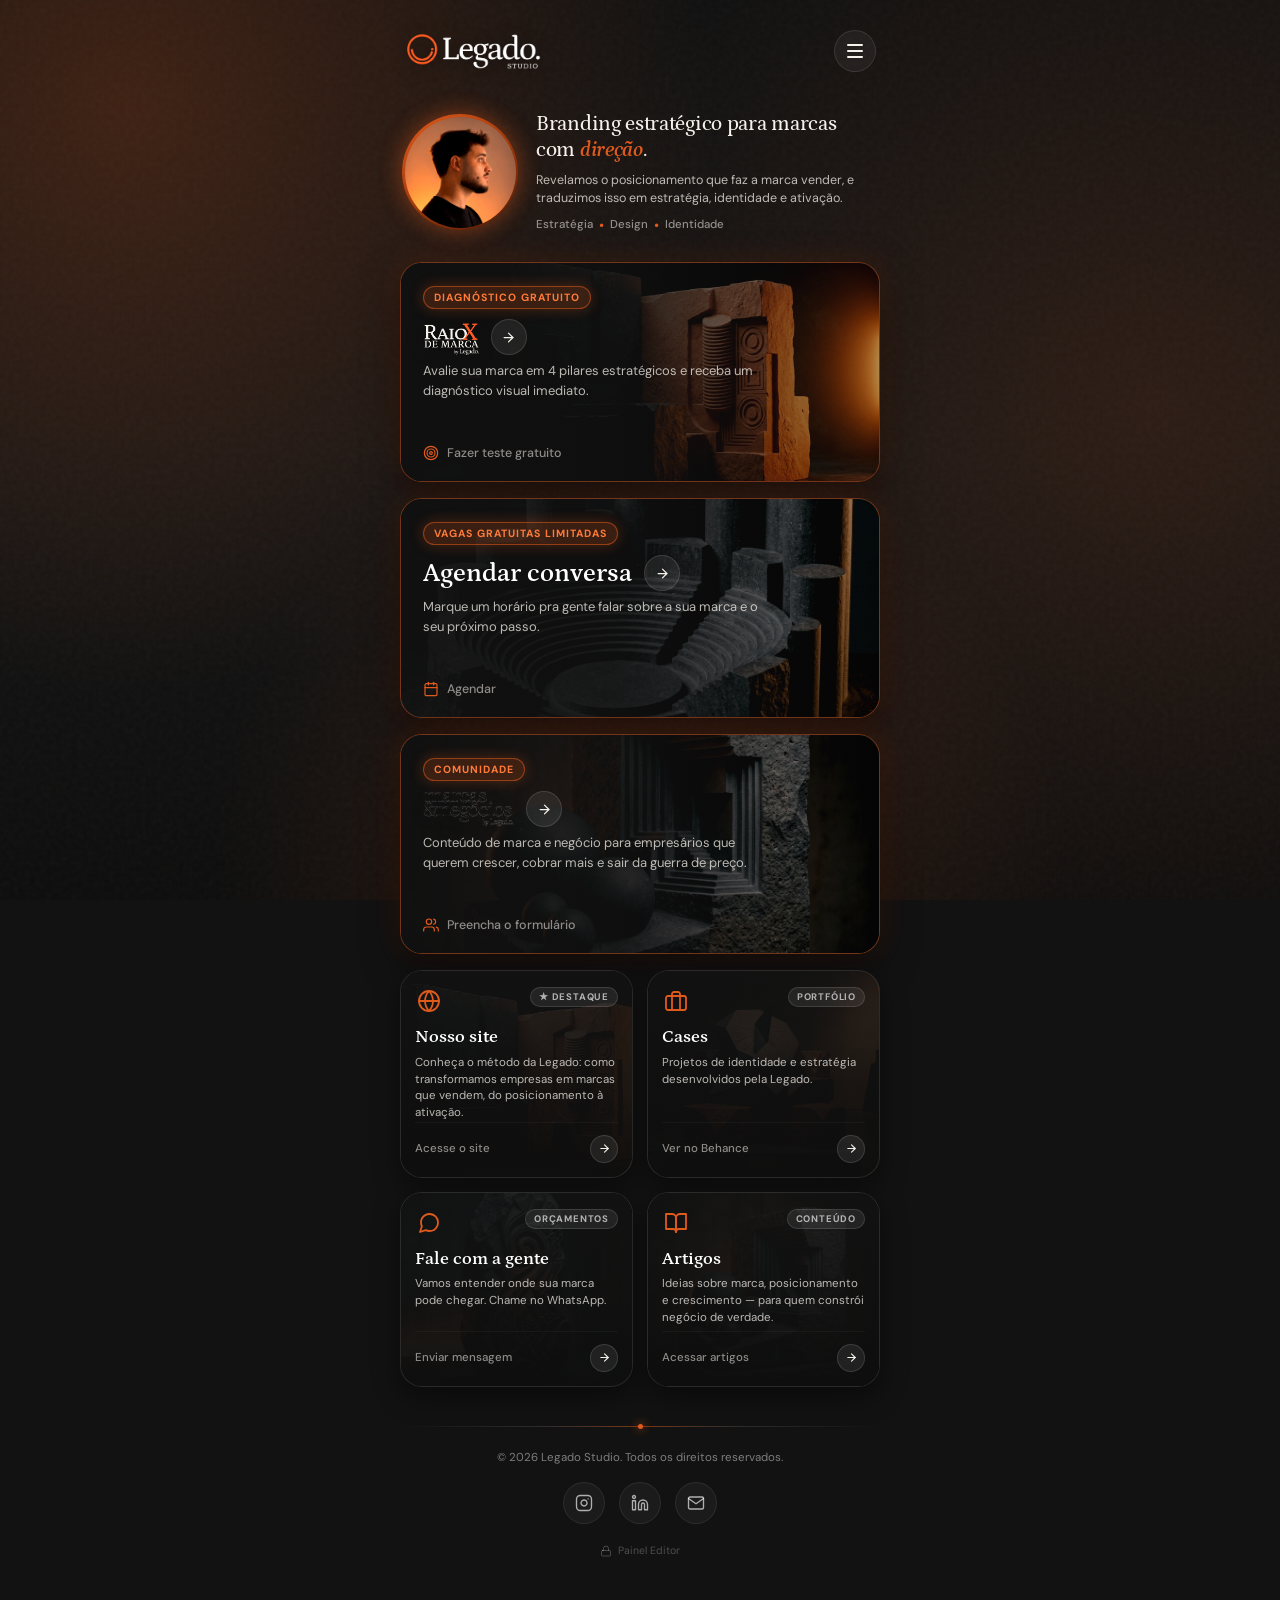
==== commit 95bcd59c: "feat(links): add Raio-X and Cases blocks (3 featured + 4 grid 2x2)" ====
--- a/links/index.html
+++ b/links/index.html
@@ -61,7 +61,29 @@
     <main class="blocks-container" id="blocksContainer">
       <!-- Fallback / Static Initial Content (instantly visible, updated by app.js) -->
       
-      <!-- Bloco 1 Destaque: Agendar conversa -->
+      <!-- Bloco 1 Destaque: Raio-X de Marca -->
+      <a href="https://legadobranding.com.br/raiox" target="_blank" rel="noopener noreferrer" class="link-block featured" id="block-raiox">
+        <div class="link-block-bg" style="background-image: url('assets/3d-destaque.jpg');"></div>
+        <div class="link-block-overlay"></div>
+        <div class="link-block-inner">
+          <div>
+            <div class="badge-destaque">DIAGNÓSTICO GRATUITO</div>
+            <div class="featured-header-row" style="margin-top: 10px;">
+              <img src="assets/logo-raiox.png" alt="Raio-X de Marca" style="height: 36px; width: auto; max-width: 230px; object-fit: contain; filter: drop-shadow(0 2px 8px rgba(0,0,0,0.5));">
+              <div class="circular-arrow-btn">
+                <svg viewBox="0 0 24 24" fill="none" stroke="currentColor" stroke-width="2" stroke-linecap="round" stroke-linejoin="round"><line x1="5" y1="12" x2="19" y2="12"></line><polyline points="12 5 19 12 12 19"></polyline></svg>
+              </div>
+            </div>
+            <p class="featured-desc">Avalie sua marca em 4 pilares estratégicos e receba um diagnóstico visual imediato.</p>
+          </div>
+          <div class="featured-action-row">
+            <svg viewBox="0 0 24 24" fill="none" stroke="currentColor" stroke-width="1.8" stroke-linecap="round" stroke-linejoin="round"><circle cx="12" cy="12" r="10"></circle><circle cx="12" cy="12" r="6"></circle><circle cx="12" cy="12" r="2"></circle></svg>
+            <span>Fazer teste gratuito</span>
+          </div>
+        </div>
+      </a>
+
+      <!-- Bloco 2 Destaque: Agendar conversa -->
       <a href="https://calendar.app.google/TMKVBqm6VCWdFixg6" target="_blank" rel="noopener noreferrer" class="link-block featured" id="block-agenda">
         <div class="link-block-bg" style="background-image: url('assets/3d-card-community.jpg');"></div>
         <div class="link-block-overlay"></div>
@@ -83,7 +105,7 @@
         </div>
       </a>
 
-      <!-- Bloco 2 Destaque: Grupo Marcas e Negócios -->
+      <!-- Bloco 3 Destaque: Grupo Marcas e Negócios -->
       <a href="https://legadobranding.com.br/marcas-negocios" target="_blank" rel="noopener noreferrer" class="link-block featured" id="block-grupo">
         <div class="link-block-bg" style="background-image: url('assets/3d-card-articles.jpg');"></div>
         <div class="link-block-overlay"></div>
@@ -91,7 +113,7 @@
           <div>
             <div class="badge-destaque">COMUNIDADE</div>
             <div class="featured-header-row" style="margin-top: 10px;">
-              <img src="assets/logo-marcas-negocios.png" alt="Grupo Marcas e Negócios" style="height: 32px; width: auto; max-width: 230px; object-fit: contain; filter: drop-shadow(0 2px 8px rgba(0,0,0,0.5));">
+              <img src="assets/logo-marcas-negocios.png" alt="Grupo Marcas e Negócios" style="height: 36px; width: auto; max-width: 230px; object-fit: contain; filter: drop-shadow(0 2px 8px rgba(0,0,0,0.5));">
               <div class="circular-arrow-btn">
                 <svg viewBox="0 0 24 24" fill="none" stroke="currentColor" stroke-width="2" stroke-linecap="round" stroke-linejoin="round"><line x1="5" y1="12" x2="19" y2="12"></line><polyline points="12 5 19 12 12 19"></polyline></svg>
               </div>
@@ -135,6 +157,34 @@
           </div>
         </a>
 
+        <!-- Cases -->
+        <a href="https://www.behance.net/kaioveiga1" target="_blank" rel="noopener noreferrer" class="link-block grid-card" id="block-cases">
+          <div class="link-block-bg" style="background-image: url('assets/3d-card-agenda.jpg');"></div>
+          <div class="link-block-overlay"></div>
+          <div class="link-block-inner">
+            <div>
+              <div class="card-top-row">
+                <div class="card-icon-wrap">
+                  <svg viewBox="0 0 24 24" fill="none" stroke="currentColor" stroke-width="1.8" stroke-linecap="round" stroke-linejoin="round"><rect x="2" y="7" width="20" height="14" rx="2" ry="2"></rect><path d="M16 21V5a2 2 0 0 0-2-2h-4a2 2 0 0 0-2 2v16"></path></svg>
+                </div>
+                <div class="card-badge-pill">PORTFÓLIO</div>
+              </div>
+              <div class="card-main-info">
+                <div class="card-title-row">
+                  <h3 class="card-title">Cases</h3>
+                </div>
+                <p class="card-desc">Projetos de identidade e estratégia desenvolvidos pela Legado.</p>
+              </div>
+            </div>
+            <div class="card-bottom-row">
+              <span class="card-action-text">Ver no Behance</span>
+              <div class="circular-arrow-btn" style="width: 28px; height: 28px;">
+                <svg viewBox="0 0 24 24" fill="none" stroke="currentColor" stroke-width="2" stroke-linecap="round" stroke-linejoin="round" style="width: 13px; height: 13px;"><line x1="5" y1="12" x2="19" y2="12"></line><polyline points="12 5 19 12 12 19"></polyline></svg>
+              </div>
+            </div>
+          </div>
+        </a>
+
         <!-- Fale com a gente -->
         <a href="https://wa.me/5519989808383" target="_blank" rel="noopener noreferrer" class="link-block grid-card" id="block-contato">
           <div class="link-block-bg" style="background-image: url('assets/3d-card-contact.jpg');"></div>
